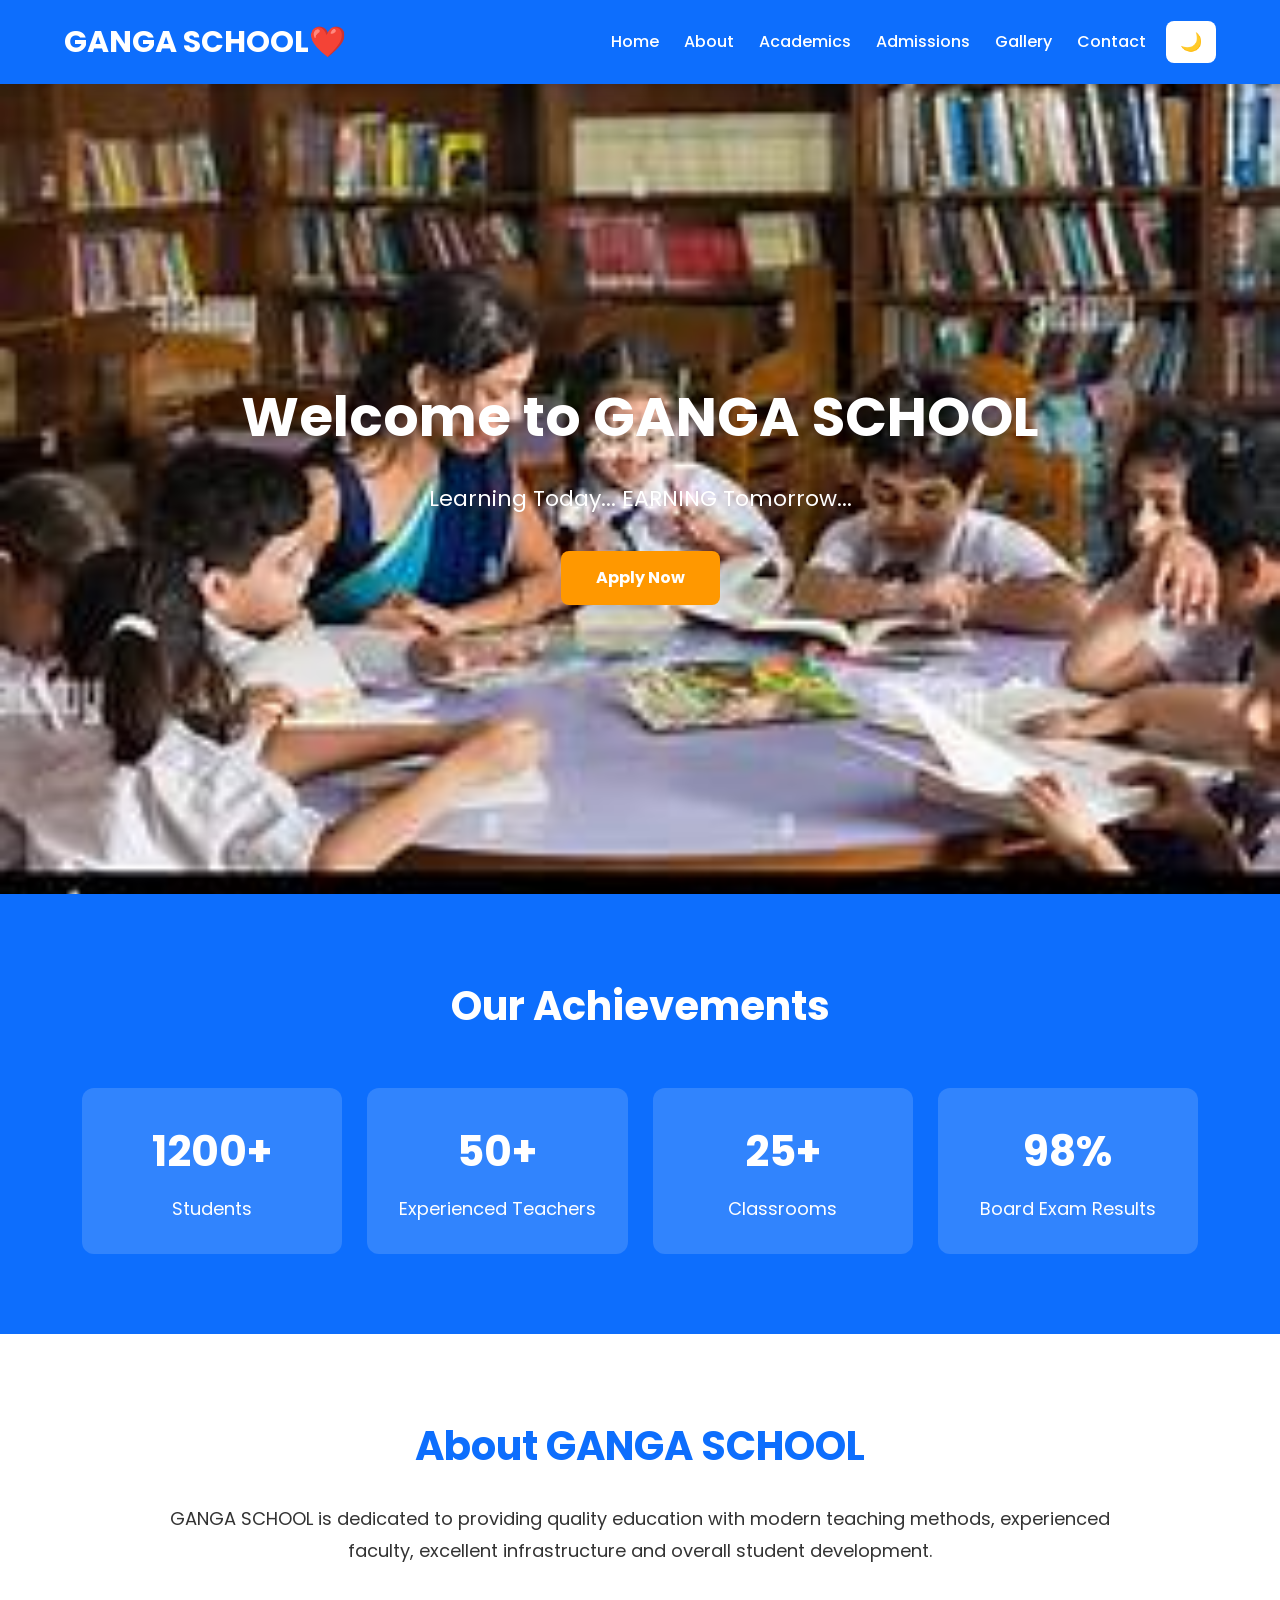
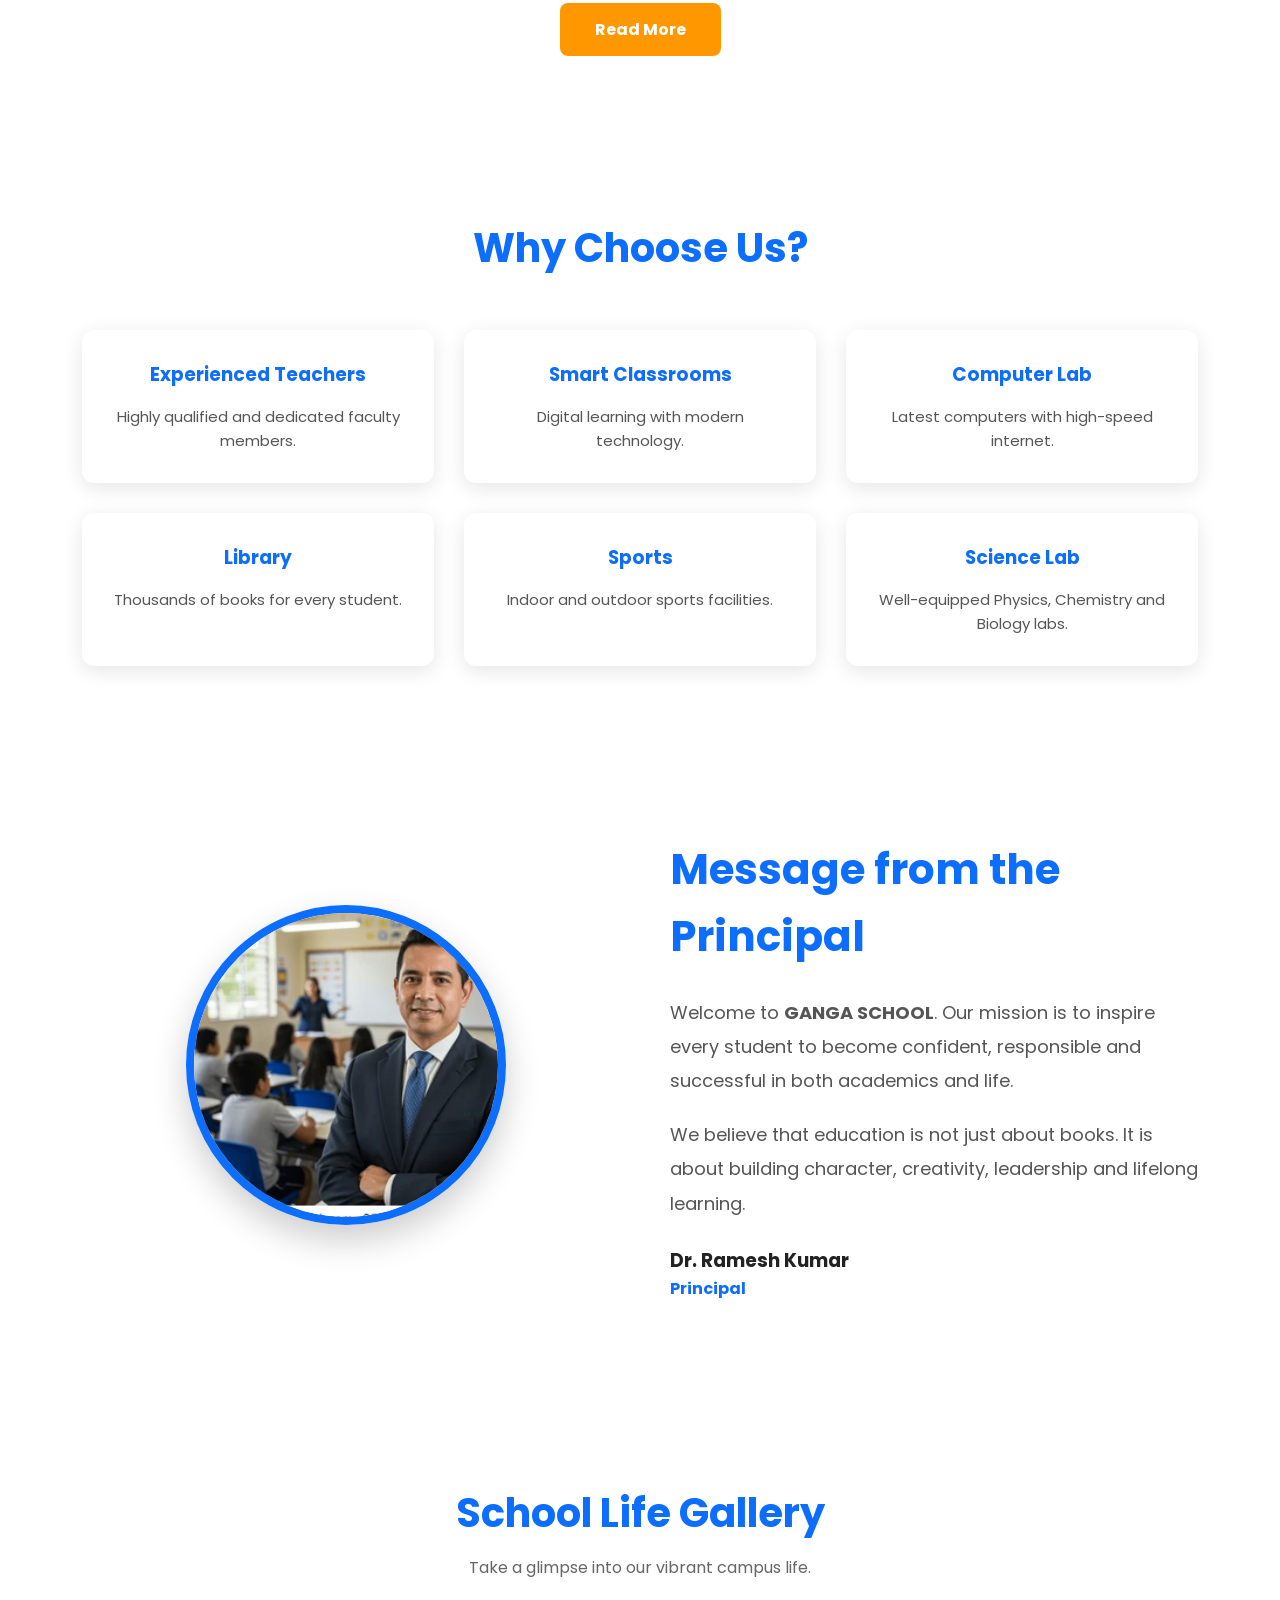
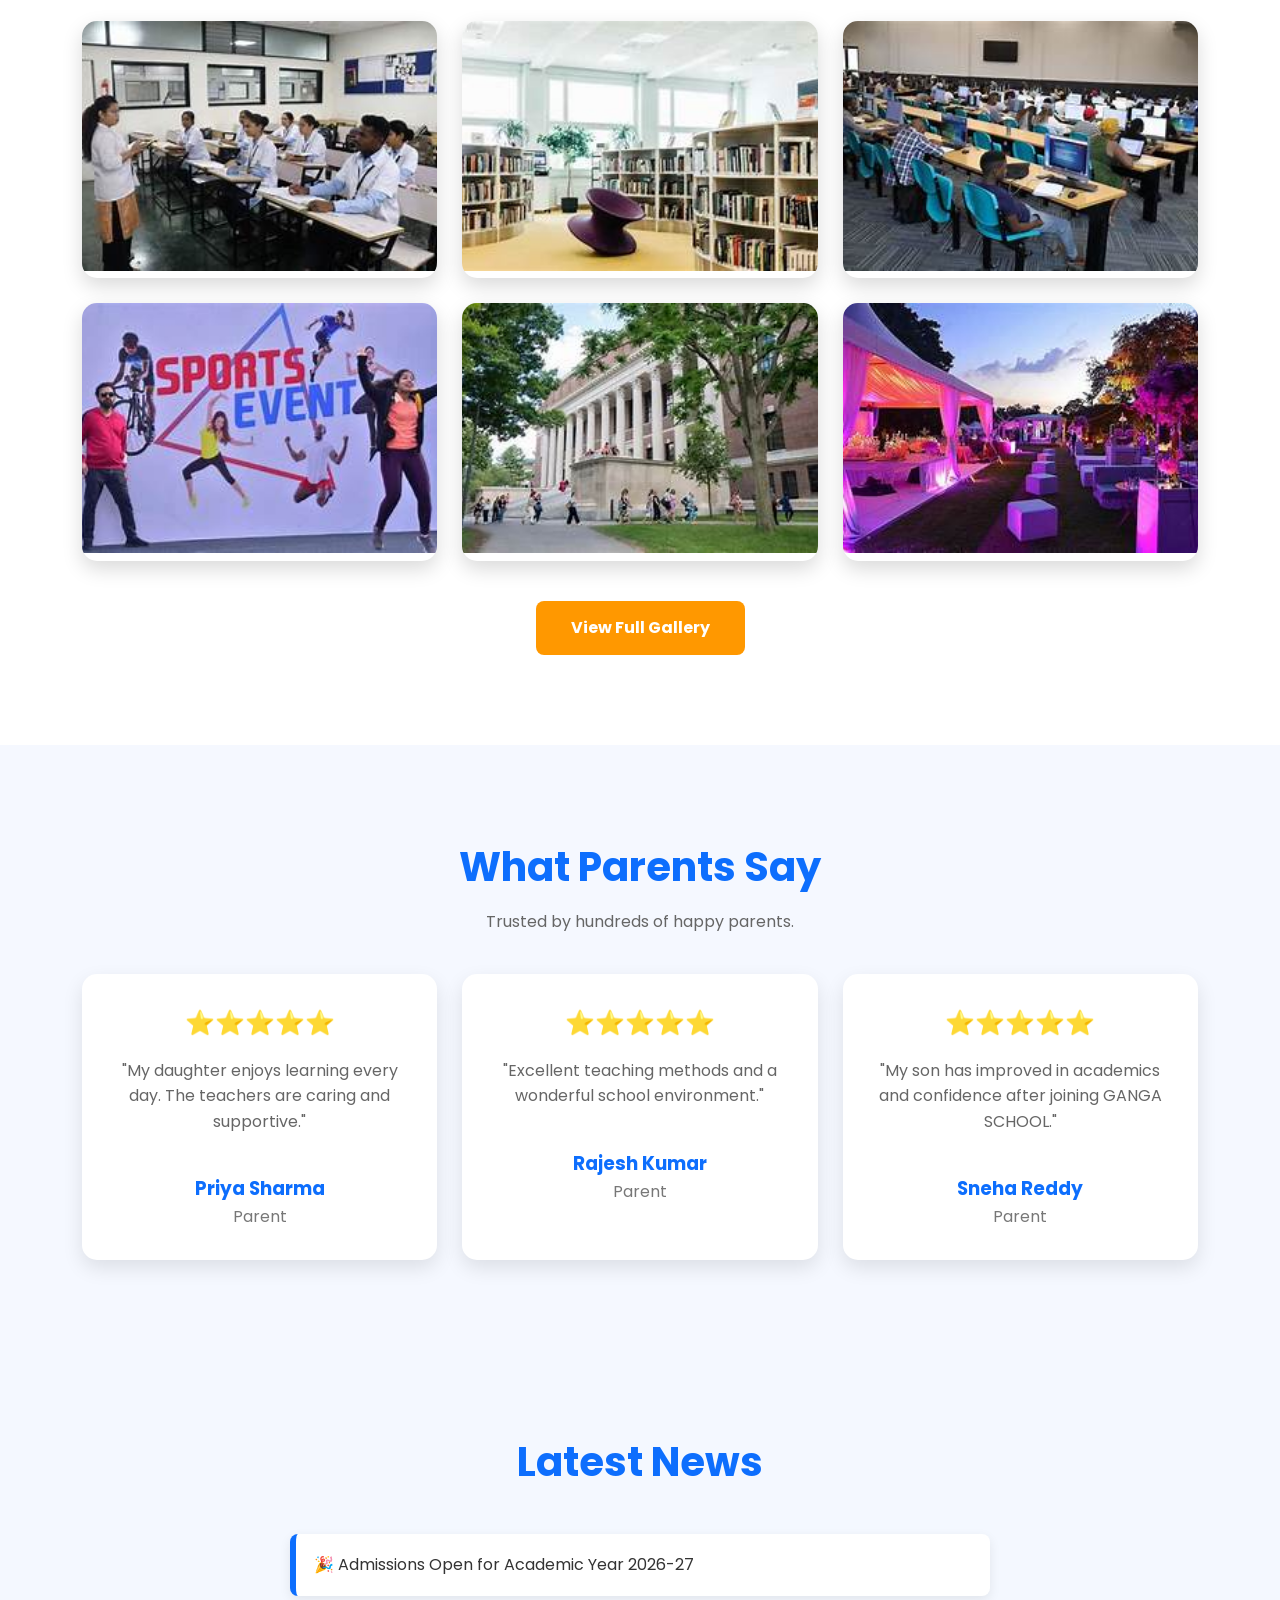
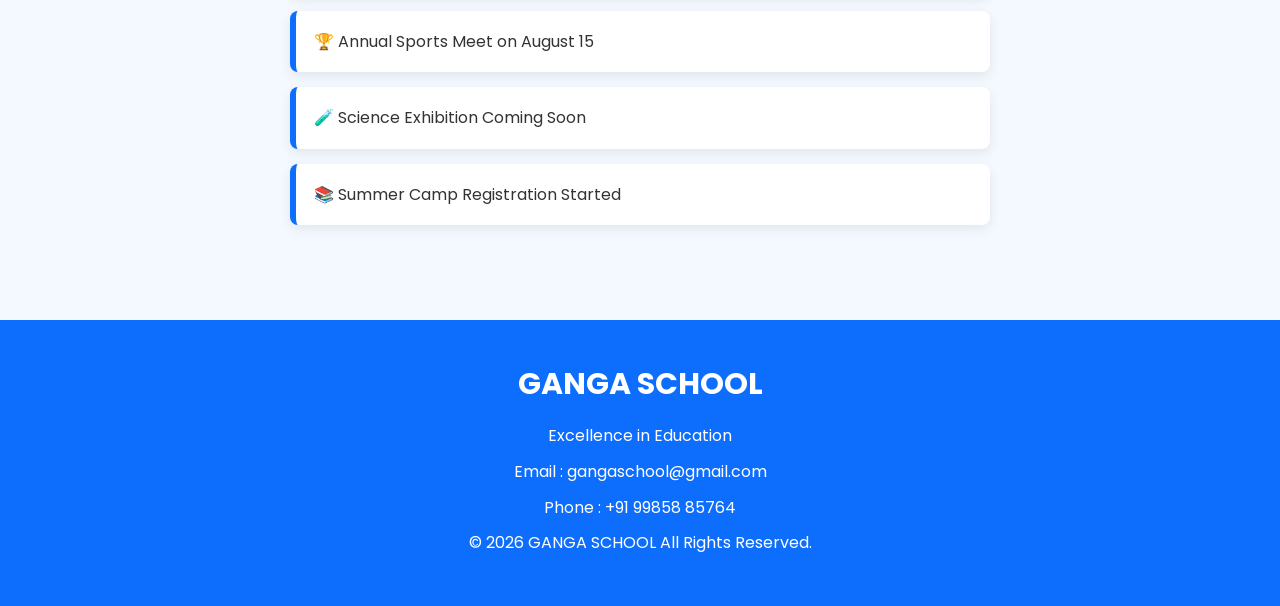
==== index.html @ 7f854012 "first commit" ====
<!DOCTYPE html>
<html lang="en">

<head>

    <meta charset="UTF-8">

    <meta name="viewport" content="width=device-width, initial-scale=1.0">

    <title>GANGA SCHOOL</title>

    <!-- CSS Files -->
    <link rel="stylesheet" href="css/style.css">
    <link rel="stylesheet" href="css/responsive.css">

    <!-- Google Fonts -->
    <link href="https://fonts.googleapis.com/css2?family=Poppins:wght@300;400;500;600;700&display=swap"
        rel="stylesheet">

</head>

<body>

    <!-- ================= HEADER START ================= -->

    <header>

        <div class="container">

            <div class="logo">

                <h1>GANGA SCHOOL❤️</h1>

            </div>

            <nav>

                <ul>

                    <li><a href="index.html">Home</a></li>

                    <li><a href="about.html">About</a></li>

                    <li><a href="academics.html">Academics</a></li>

                    <li><a href="admissions.html">Admissions</a></li>

                    <li><a href="gallery.html">Gallery</a></li>

                    <li><a href="contact.html">Contact</a></li>

                </ul>
                <button id="themeToggle">🌙</button>
            </nav>

        </div>

    </header>

    <!-- ================= HEADER END ================= -->


    <!-- ================= HERO SECTION ================= -->

    <section class="hero">

        <div class="hero-content">

            <h2>Welcome to GANGA SCHOOL</h2>

            <p>

                Learning Today...

                EARNING Tomorrow...

            </p>

            <a href="admissions.html" class="btn">

                Apply Now

            </a>

        </div>

    </section>

    <!-- ================= HERO END ================= -->


    <!-- ================= FEATURES ================= -->
     <!-- ================= SCHOOL STATISTICS START ================= -->

<section class="stats">

    <h2>Our Achievements</h2>

    <div class="stats-container">

        <div class="stat-box">

            <h3>1200+</h3>

            <p>Students</p>

        </div>

        <div class="stat-box">

            <h3>50+</h3>

            <p>Experienced Teachers</p>

        </div>

        <div class="stat-box">

            <h3>25+</h3>

            <p>Classrooms</p>

        </div>

        <div class="stat-box">

            <h3>98%</h3>

            <p>Board Exam Results</p>

        </div>

    </div>

</section>

<!-- ================= SCHOOL STATISTICS END ================= -->


<!-- ================= ABOUT SCHOOL START ================= -->

<section class="about-school">

    <div class="about-content">

        <h2>About GANGA SCHOOL</h2>

        <p>

            GANGA SCHOOL is dedicated to providing quality education
            with modern teaching methods, experienced faculty,
            excellent infrastructure and overall student development.

        </p>

        <a href="about.html" class="btn">

            Read More

        </a>

    </div>

</section>

<!-- ================= ABOUT SCHOOL END ================= -->
    <section class="features">

        <h2>Why Choose Us?</h2>

        <div class="feature-box">

            <div class="card">

                <h3>Experienced Teachers</h3>

                <p>Highly qualified and dedicated faculty members.</p>

            </div>

            <div class="card">

                <h3>Smart Classrooms</h3>

                <p>Digital learning with modern technology.</p>

            </div>

            <div class="card">

                <h3>Computer Lab</h3>

                <p>Latest computers with high-speed internet.</p>

            </div>

            <div class="card">

                <h3>Library</h3>

                <p>Thousands of books for every student.</p>

            </div>

            <div class="card">

                <h3>Sports</h3>

                <p>Indoor and outdoor sports facilities.</p>

            </div>

            <div class="card">

                <h3>Science Lab</h3>

                <p>Well-equipped Physics, Chemistry and Biology labs.</p>

            </div>

        </div>

    </section>

    <!-- ================= FEATURES END ================= -->
<!-- ================= PRINCIPAL MESSAGE START ================= -->

<section class="principal">

    <div class="principal-container">

        <div class="principal-image">

            <img src="images/principal.jpg" alt="Principal">

        </div>

        <div class="principal-content">

            <h2>Message from the Principal</h2>

            <p>

                Welcome to <strong>GANGA SCHOOL</strong>. Our mission is to
                inspire every student to become confident, responsible and
                successful in both academics and life.

            </p>

            <p>

                We believe that education is not just about books. It is
                about building character, creativity, leadership and
                lifelong learning.

            </p>

            <h3>Dr. Ramesh Kumar</h3>

            <span>Principal</span>

        </div>

    </div>

</section>

<!-- ================= PRINCIPAL MESSAGE END ================= -->
<!-- ================= GALLERY START ================= -->

<section class="gallery-preview">

    <div class="container">

        <h2>School Life Gallery</h2>

        <p>Take a glimpse into our vibrant campus life.</p>

        <div class="gallery-grid">

            <div class="gallery-item">
                <img src="images/classroom.jpg" alt="Classroom">
            </div>

            <div class="gallery-item">
                <img src="images/library.jpg" alt="Library">
            </div>

            <div class="gallery-item">
                <img src="images/lab.jpg" alt="Science Lab">
            </div>

            <div class="gallery-item">
                <img src="images/sports.jpg" alt="Sports">
            </div>

            <div class="gallery-item">
                <img src="images/campus.jpg" alt="Campus">
            </div>

            <div class="gallery-item">
                <img src="images/events.jpg" alt="School Event">
            </div>

        </div>

        <a href="gallery.html" class="btn">View Full Gallery</a>

    </div>

</section>
<!-- ================= GALLERY END ================= -->
 <!-- ================= TESTIMONIALS START ================= -->

<section class="testimonials">

    <div class="container">

        <h2>What Parents Say</h2>

        <p>Trusted by hundreds of happy parents.</p>

        <div class="testimonial-grid">

            <div class="testimonial-card">

                <div class="stars">⭐⭐⭐⭐⭐</div>

                <p>
                    "My daughter enjoys learning every day. The teachers are caring and supportive."
                </p>

                <h3>Priya Sharma</h3>

                <span>Parent</span>

            </div>

            <div class="testimonial-card">

                <div class="stars">⭐⭐⭐⭐⭐</div>

                <p>
                    "Excellent teaching methods and a wonderful school environment."
                </p>

                <h3>Rajesh Kumar</h3>

                <span>Parent</span>

            </div>

            <div class="testimonial-card">

                <div class="stars">⭐⭐⭐⭐⭐</div>

                <p>
                    "My son has improved in academics and confidence after joining GANGA SCHOOL."
                </p>

                <h3>Sneha Reddy</h3>

                <span>Parent</span>

            </div>

        </div>

    </div>

</section>

<!-- ================= TESTIMONIALS END ================= -->
    <!-- ================= NEWS ================= -->

    <section class="news">

        <h2>Latest News</h2>

        <ul>

            <li>🎉 Admissions Open for Academic Year 2026-27</li>

            <li>🏆 Annual Sports Meet on August 15</li>

            <li>🧪 Science Exhibition Coming Soon</li>

            <li>📚 Summer Camp Registration Started</li>

        </ul>

    </section>

    <!-- ================= NEWS END ================= -->


    <!-- ================= FOOTER ================= -->

    <footer>

        <h3>GANGA SCHOOL</h3>

        <p>

            Excellence in Education

        </p>

        <p>

            Email :
            gangaschool@gmail.com

        </p>

        <p>

            Phone :
            +91 99858 85764

        </p>

        <p>

            © 2026 GANGA SCHOOL

            All Rights Reserved.

        </p>

    </footer>

    <!-- ================= FOOTER END ================= -->


    <!-- JavaScript -->

    <script src="js/script.js"></script>

</body>

</html>
---- css/style.css ----
/* ===========================
   GANGA SCHOOL - MAIN CSS
=========================== */

/* Reset */

*{
    margin:0;
    padding:0;
    box-sizing:border-box;
}

/* Body */

body{
    font-family:'Poppins',sans-serif;
    background:#f5f7fa;
    color:#333;
    line-height:1.6;
}

/* Container */

.container{
    width:90%;
    max-width:1200px;
    margin:auto;
}

/* Header */

header{
    background:#0d6efd;
    color:white;
    padding:18px 0;
    position:sticky;
    top:0;
    z-index:1000;
    box-shadow:0 3px 10px rgba(0,0,0,.15);
}

header .container{
    display:flex;
    justify-content:space-between;
    align-items:center;
}

/* Logo */

.logo h1{
    font-size:30px;
    font-weight:700;
}

/* Navigation */

nav ul{
    display:flex;
    list-style:none;
}

nav ul li{
    margin-left:25px;
}

nav ul li a{
    color:white;
    text-decoration:none;
    font-weight:500;
    transition:.3s;
}

nav ul li a:hover{
    color:#ffd43b;
}

/* Hero */

.hero{

    height:90vh;

    display:flex;

    justify-content:center;

    align-items:center;

    text-align:center;

    background-image:url("../images/hero1.jpg");

    background-size:cover;

    background-position:center;

    background-repeat:no-repeat;

    transition:background-image .8s ease;

    color:white;

}

.hero-content h2{
    font-size:55px;
    margin-bottom:20px;
}

.hero-content p{
    font-size:22px;
    margin-bottom:35px;
}

/* Button */

.btn{
    display:inline-block;
    padding:14px 35px;
    background:#ff9800;
    color:white;
    text-decoration:none;
    border-radius:8px;
    font-weight:bold;
    transition:.3s;
}

.btn:hover{
    background:#e68900;
    transform:translateY(-3px);
}
/* ==========================================
   FEATURES SECTION
========================================== */

.features{
    padding:80px 20px;
    background:#ffffff;
    text-align:center;
}

.features h2{
    font-size:40px;
    color:#0d6efd;
    margin-bottom:50px;
}

.feature-box{

    display:grid;

    grid-template-columns:repeat(3,1fr);

    gap:30px;

    width:90%;

    margin:auto;

}

.card{

    background:#fff;

    padding:30px;

    border-radius:12px;

    box-shadow:0 5px 20px rgba(0,0,0,.1);

    transition:.4s;

    cursor:pointer;

}

.card:hover{

    transform:translateY(-10px);

    box-shadow:0 12px 30px rgba(0,0,0,.18);

}

.card h3{

    color:#0d6efd;

    margin-bottom:15px;

}

.card p{

    color:#555;

    font-size:15px;

}

/* ==========================================
   NEWS SECTION
========================================== */

.news{

    padding:80px 20px;

    background:#f4f8ff;

    text-align:center;

}

.news h2{

    font-size:40px;

    color:#0d6efd;

    margin-bottom:40px;

}

.news ul{

    list-style:none;

    max-width:700px;

    margin:auto;

}

.news ul li{

    background:white;

    margin:15px 0;

    padding:18px;

    border-left:6px solid #0d6efd;

    border-radius:8px;

    text-align:left;

    box-shadow:0 4px 12px rgba(0,0,0,.08);

}

/* ==========================================
   FOOTER
========================================== */

footer{

    background:#0d6efd;

    color:white;

    text-align:center;

    padding:40px 20px;

}

footer h3{

    font-size:30px;

    margin-bottom:15px;

}

footer p{

    margin:10px 0;

}/* =====================================
   SCHOOL STATISTICS
===================================== */

.stats{

    padding:80px 20px;

    background:#0d6efd;

    color:white;

    text-align:center;

}

.stats h2{

    font-size:40px;

    margin-bottom:50px;

}

.stats-container{

    width:90%;

    margin:auto;

    display:grid;

    grid-template-columns:repeat(4,1fr);

    gap:25px;

}

.stat-box{

    background:rgba(255,255,255,.15);

    padding:30px;

    border-radius:12px;

    transition:.4s;

}

.stat-box:hover{

    transform:scale(1.08);

}

.stat-box h3{

    font-size:42px;

    margin-bottom:10px;

}

.stat-box p{

    font-size:18px;

}

/* =====================================
   ABOUT SCHOOL
===================================== */

.about-school{

    padding:80px 20px;

    text-align:center;

    background:white;

}

.about-content{

    width:80%;

    margin:auto;

}

.about-content h2{

    font-size:40px;

    color:#0d6efd;

    margin-bottom:25px;

}

.about-content p{

    font-size:18px;

    line-height:1.8;

    margin-bottom:35px;

}/* ==========================================
   PRINCIPAL SECTION
========================================== */

.principal{

    padding:90px 20px;

    background:#ffffff;

}

.principal-container{

    width:90%;

    max-width:1200px;

    margin:auto;

    display:flex;

    align-items:center;

    justify-content:space-between;

    gap:60px;

}

.principal-image{

    flex:1;

    text-align:center;

}

.principal-image img{

    width:320px;

    height:320px;

    border-radius:50%;

    object-fit:cover;

    border:8px solid #0d6efd;

    box-shadow:0 15px 35px rgba(0,0,0,.20);

    transition:.4s;

}

.principal-image img:hover{

    transform:scale(1.05);

}

.principal-content{

    flex:1;

}

.principal-content h2{

    font-size:42px;

    color:#0d6efd;

    margin-bottom:25px;

}

.principal-content p{

    font-size:18px;

    line-height:1.9;

    margin-bottom:20px;

    color:#555;

}

.principal-content h3{

    margin-top:25px;

    color:#222;

}

.principal-content span{

    color:#0d6efd;

    font-weight:bold;

}
/* ==========================================
   GALLERY
========================================== */

.gallery-preview{
    padding:90px 20px;
    background:#ffffff;
    text-align:center;
}

.gallery-preview h2{
    font-size:40px;
    color:#0d6efd;
    margin-bottom:10px;
}

.gallery-preview p{
    color:#666;
    margin-bottom:40px;
}

.gallery-grid{
    display:grid;
    grid-template-columns:repeat(3,1fr);
    gap:25px;
    margin-bottom:40px;
}

.gallery-item{
    overflow:hidden;
    border-radius:15px;
    box-shadow:0 8px 20px rgba(0,0,0,0.15);
}

.gallery-item img{
    width:100%;
    height:250px;
    object-fit:cover;
    transition:0.5s;
}

.gallery-item:hover img{
    transform:scale(1.1);
}
/* ==========================================
   TESTIMONIALS
========================================== */

.testimonials{
    padding:90px 20px;
    background:#f5f8ff;
    text-align:center;
}

.testimonials h2{
    font-size:40px;
    color:#0d6efd;
    margin-bottom:10px;
}

.testimonials p{
    color:#666;
    margin-bottom:40px;
}

.testimonial-grid{
    display:grid;
    grid-template-columns:repeat(3,1fr);
    gap:25px;
}

.testimonial-card{
    background:white;
    padding:30px;
    border-radius:15px;
    box-shadow:0 8px 20px rgba(0,0,0,.10);
    transition:.4s;
}

.testimonial-card:hover{
    transform:translateY(-10px);
    box-shadow:0 15px 35px rgba(0,0,0,.18);
}

.stars{
    font-size:24px;
    margin-bottom:15px;
}

.testimonial-card h3{
    margin-top:20px;
    color:#0d6efd;
}

.testimonial-card span{
    color:#777;
}
/* =====================================================
                ABOUT PAGE BANNER
===================================================== */

.page-banner{

    background:linear-gradient(rgba(13,110,253,.75),rgba(13,110,253,.75)),
    url("../images/school2.jpg");

    background-size:cover;

    background-position:center;

    padding:100px 20px;

    text-align:center;

    color:white;

}

.page-banner h1{

    font-size:55px;

    margin-bottom:15px;

}

.page-banner p{

    font-size:20px;

}



/* =====================================================
                OUR STORY
===================================================== */

.our-story{

    padding:90px 20px;

    background:white;

}

.story-container{

    display:flex;

    align-items:center;

    gap:60px;

}

.story-image{

    flex:1;

}

.story-image img{

    width:100%;

    border-radius:15px;

    box-shadow:0 15px 30px rgba(0,0,0,.18);

    transition:.4s;

}

.story-image img:hover{

    transform:scale(1.03);

}

.story-content{

    flex:1;

}

.story-content h2{

    font-size:42px;

    color:#0d6efd;

    margin-bottom:20px;

}

.story-content p{

    font-size:18px;

    line-height:1.9;

    color:#555;

    margin-bottom:18px;

}



/* =====================================================
                MISSION & VISION
===================================================== */

.mission-vision{

    background:#f4f8ff;

    padding:90px 20px;

}

.mission-grid{

    display:grid;

    grid-template-columns:repeat(2,1fr);                    

    gap:30px;

}

.mission-card{

    background:white;

    padding:40px;

    border-radius:15px;

    box-shadow:0 10px 25px rgba(0,0,0,.12);

    transition:.4s;

}

.mission-card:hover{

    transform:translateY(-10px);

}

.mission-card h2{

    color:#0d6efd;

    margin-bottom:20px;

}

.mission-card p{

    line-height:1.8;

    color:#555;

}
/* =====================================================
                OUR CORE VALUES
===================================================== */

.values{

    padding:90px 20px;

    background:#ffffff;

    text-align:center;

}

.values h2{

    font-size:42px;

    color:#0d6efd;

    margin-bottom:15px;

}

.section-subtitle{

    font-size:18px;

    color:#666;

    margin-bottom:45px;

}

.values-grid{

    display:grid;

    grid-template-columns:repeat(2,1fr);

    gap:30px;

    max-width:1100px;

    margin:auto;

}

.values-grid .card{

    background:#fff;

    padding:35px;

    border-radius:12px;

    box-shadow:0 5px 20px rgba(0,0,0,0.08);

    transition:0.3s;

}

.values-grid .card:hover{

    transform:translateY(-8px);

}

.values-grid .card h3{

    color:#0d6efd;

    margin-bottom:15px;

    font-size:24px;

}

.values-grid .card p{

    color:#555;

    line-height:1.8;

    font-size:16px;

}
nav{

    display:flex;

    align-items:center;

    gap:20px;

}

#themeToggle{

    background:white;

    border:none;

    padding:10px 14px;

    border-radius:8px;

    cursor:pointer;

    font-size:18px;

    transition:.3s;

}

#themeToggle:hover{

    background:#ffd43b;

}
/* ==========================================
        DARK MODE
========================================== */

body.dark-mode{

    background:#121212;

    color:white;

}

body.dark-mode header{

    background:#1f1f1f;

}

body.dark-mode footer{

    background:#1f1f1f;

}

body.dark-mode .card{

    background:#2b2b2b;

    color:white;

}

body.dark-mode .news{

    background:#1a1a1a;

}

body.dark-mode .about-school{

    background:#1a1a1a;

}

body.dark-mode .gallery-preview{

    background:#1a1a1a;

}

body.dark-mode .principal{

    background:#1a1a1a;

}

body.dark-mode .values{

    background:#1a1a1a;

}

body.dark-mode .mission-card{

    background:#2b2b2b;

    color:white;

}

body.dark-mode .testimonial-card{

    background:#2b2b2b;

    color:white;

}
body.dark-mode .news ul li{

    background:#2b2b2b;

    color:white;

}
/* ==========================================
        ADMISSION FORM
========================================== */

.admission-form{

    max-width:700px;

    margin:auto;

}

.admission-form input,
.admission-form textarea{

    width:100%;

    padding:15px;

    margin-bottom:20px;

    border:1px solid #ccc;

    border-radius:8px;

    font-size:16px;

    font-family:'Poppins',sans-serif;

}

.admission-form input:focus,
.admission-form textarea:focus{

    outline:none;

    border:2px solid #0d6efd;

}

.admission-form button{

    border:none;

    cursor:pointer;

}
---- css/responsive.css ----
/* ==========================================
   TABLETS (1024px)
========================================== */

@media(max-width:1024px){

    .feature-box{
        grid-template-columns:repeat(2,1fr);
    }

    .stats-container{
        grid-template-columns:repeat(2,1fr);
    }

    nav ul{
        gap:15px;
    }

    .hero-content h2{
        font-size:42px;
    }

}


/* ==========================================
   MOBILE (768px)
========================================== */

@media(max-width:768px){

    header .container{

        flex-direction:column;

    }

    nav ul{

        flex-direction:column;

        margin-top:20px;

        text-align:center;

    }

    nav ul li{

        margin:10px 0;

    }

    .hero{

        height:70vh;

        padding:20px;

    }

    .hero-content h2{

        font-size:32px;

    }

    .hero-content p{

        font-size:18px;

    }

    .feature-box{

        grid-template-columns:1fr;

    }

    .stats-container{

        grid-template-columns:1fr;

    }

    .about-content{

        width:95%;

    }

}


/* ==========================================
   SMALL MOBILE (480px)
========================================== */

@media(max-width:480px){

    .logo h1{

        font-size:24px;

    }

    .hero-content h2{

        font-size:26px;

    }

    .btn{

        padding:12px 24px;

    }

}
/* ==========================================
   PRINCIPAL RESPONSIVE
========================================== */

@media(max-width:768px){

    .principal-container{

        flex-direction:column;

        text-align:center;

    }

    .principal-image img{

        width:220px;

        height:220px;

    }

    .principal-content h2{

        font-size:32px;

    }

}
/* ==========================================
   GALLERY RESPONSIVE
========================================== */

@media(max-width:768px){

    .gallery-grid{
        grid-template-columns:1fr;
    }

}
/* ==========================================
   TESTIMONIAL RESPONSIVE
========================================== */

@media(max-width:768px){

    .testimonial-grid{

        grid-template-columns:1fr;

    }

}
/* ==========================================
        ABOUT PAGE RESPONSIVE
========================================== */

@media(max-width:768px){

    .story-container{

        flex-direction:column;

    }

    .mission-grid{

        grid-template-columns:1fr;

    }

    .page-banner h1{

        font-size:38px;

    }

}
/* ==========================================
        VALUES GRID RESPONSIVE
========================================== */

@media(max-width:768px){

    .values-grid{

        grid-template-columns:1fr;

    }

}
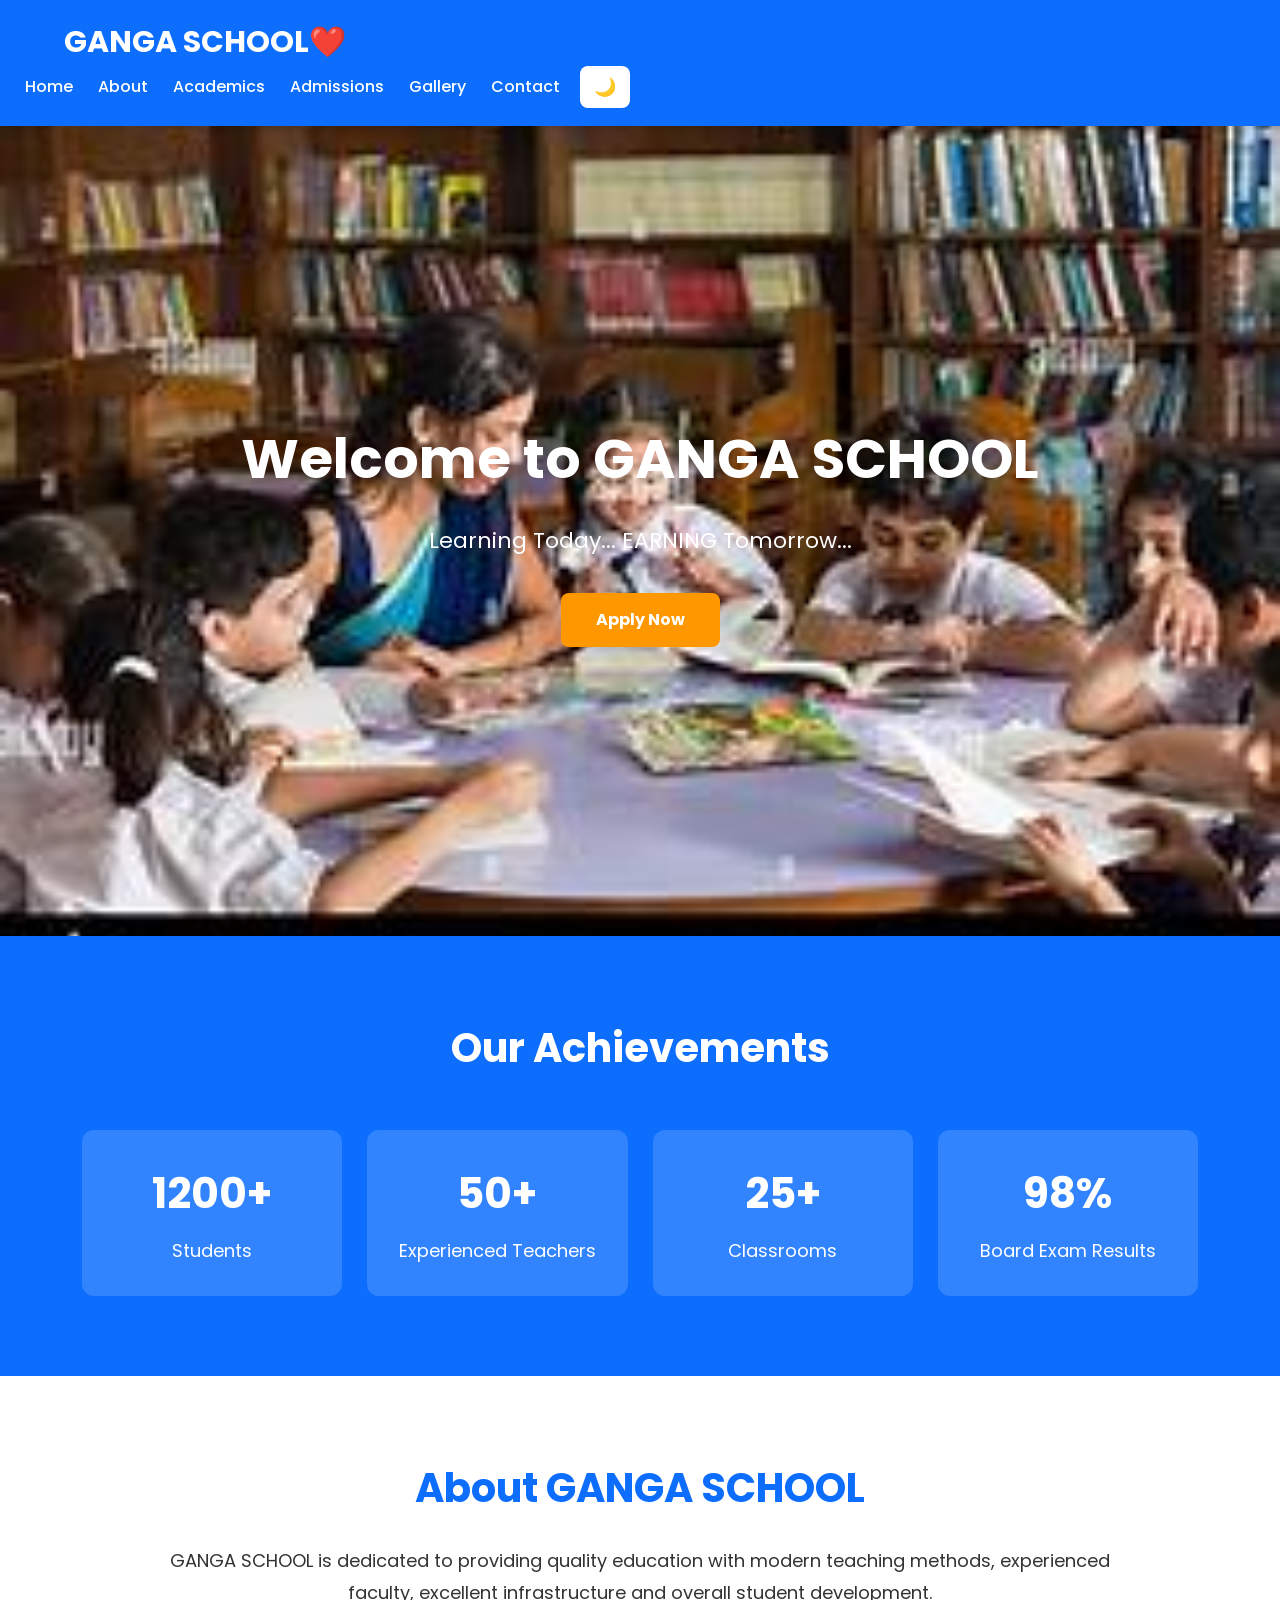
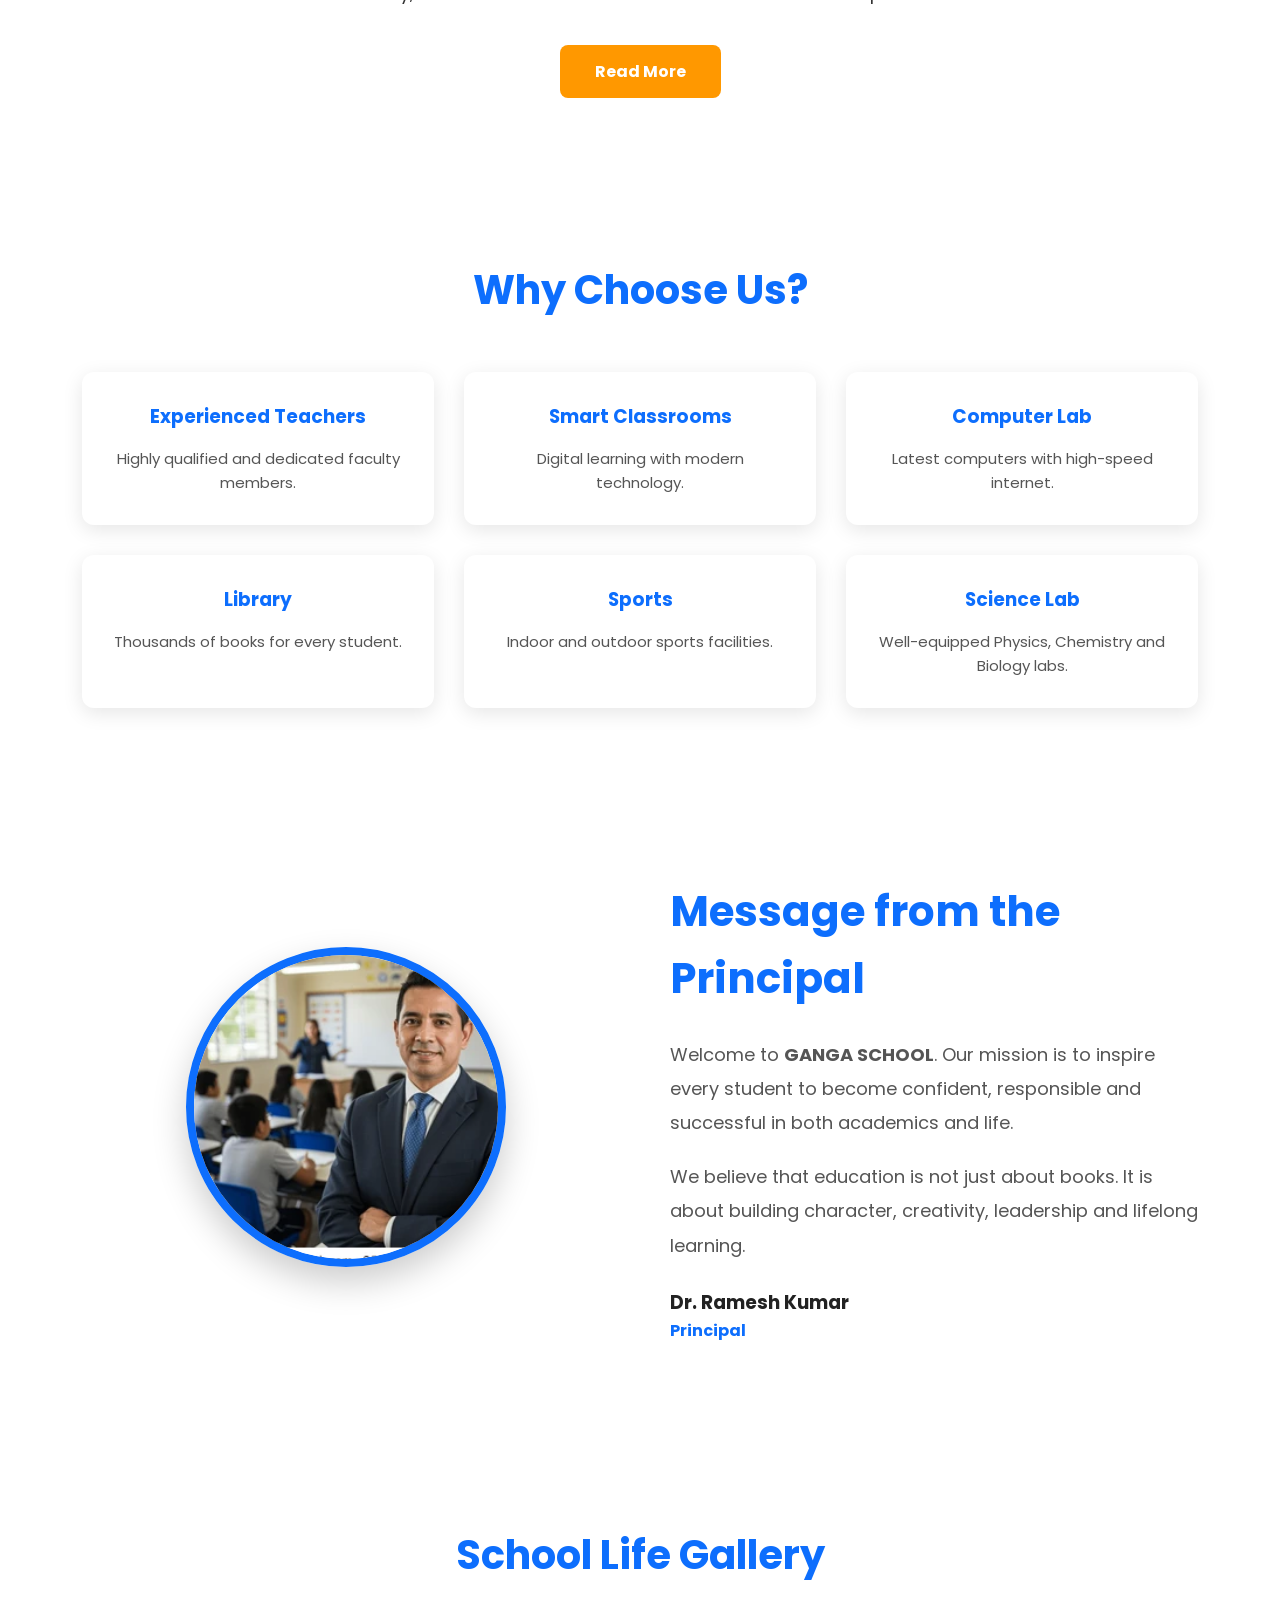
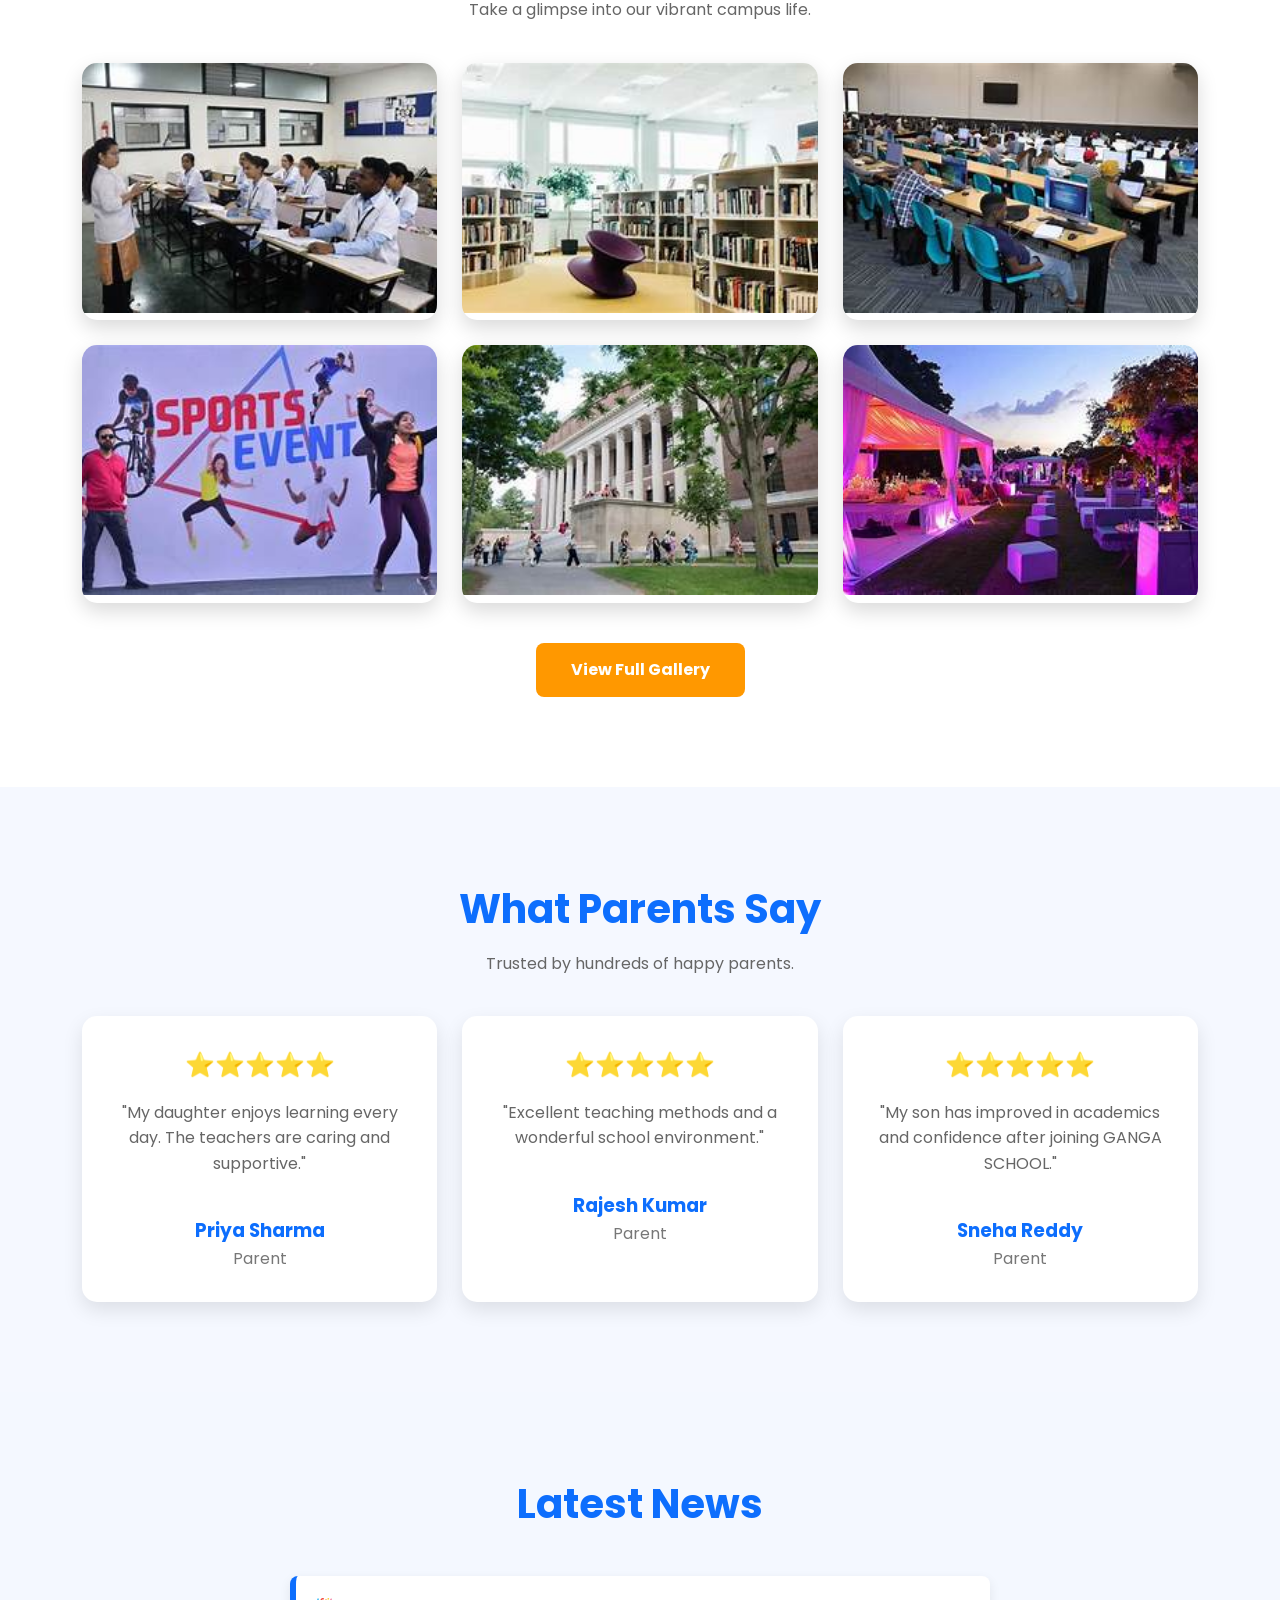
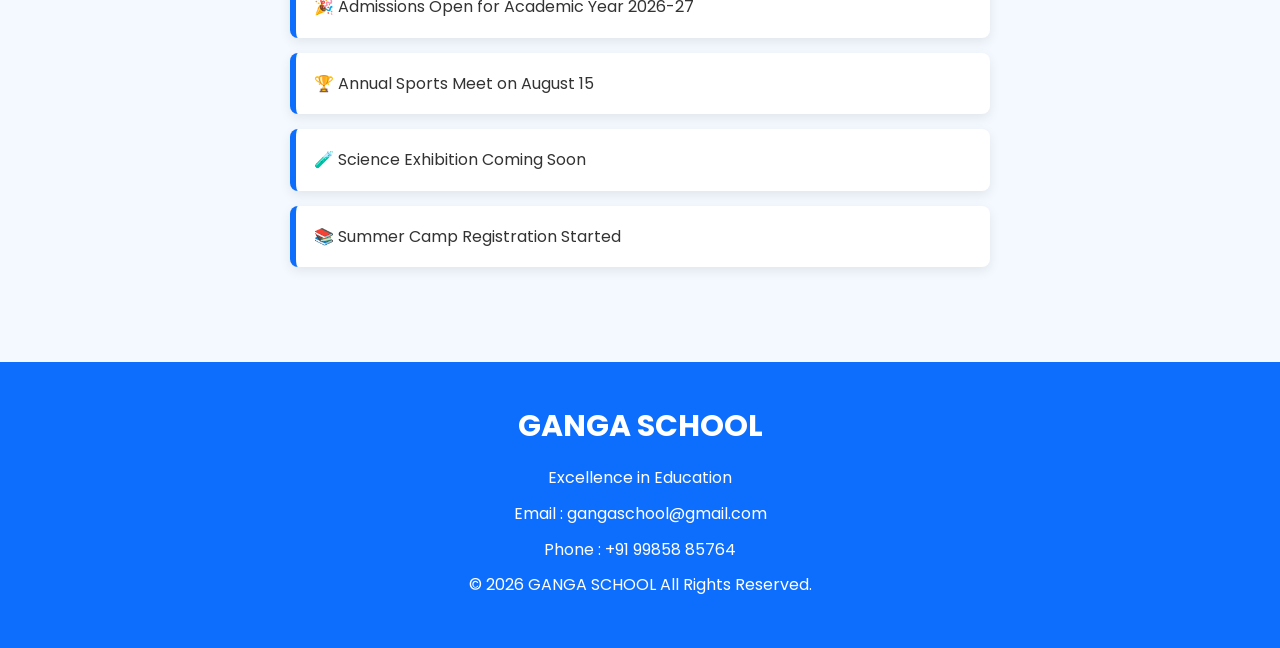
==== commit 6507774f: "Updated mobile navbar" ====
--- a/index.html
+++ b/index.html
@@ -32,7 +32,7 @@
                 <h1>GANGA SCHOOL❤️</h1>
 
             </div>
-
+</div>
             <nav>
 
                 <ul>
@@ -52,6 +52,9 @@
                 </ul>
                 <button id="themeToggle">🌙</button>
             </nav>
+            <div class="menu-toggle" id="menuToggle">
+            ☰
+        </div>
 
         </div>
 
--- a/css/style.css
+++ b/css/style.css
@@ -50,6 +50,7 @@
 .logo h1{
     font-size:30px;
     font-weight:700;
+    flex:1;
 }
 
 /* Navigation */
@@ -1011,4 +1012,21 @@
 
     cursor:pointer;
 
-}+}
+/* ===========================
+   MOBILE NAVBAR
+=========================== */
+
+.menu-toggle{
+
+display:none;
+
+font-size:32px;
+
+color:white;
+
+cursor:pointer;
+
+z-index:2000;
+
+}
--- a/css/responsive.css
+++ b/css/responsive.css
@@ -29,157 +29,122 @@
 
 @media(max-width:768px){
 
-    header .container{
+    .hero{
+        height:70vh;
+        padding:20px;
+    }
+
+    .hero-content h2{
+        font-size:32px;
+    }
+
+    .hero-content p{
+        font-size:18px;
+    }
+
+    .feature-box{
+        grid-template-columns:1fr;
+    }
+
+    .stats-container{
+        grid-template-columns:1fr;
+    }
+
+    .about-content{
+        width:95%;
+    }
+
+}
+
+
+/* ==========================================
+   SMALL MOBILE (480px)
+========================================== */
+
+@media(max-width:480px){
+
+    .logo h1{
+
+        font-size:24px;
+
+    }
+
+    .hero-content h2{
+
+        font-size:26px;
+
+    }
+
+    .btn{
+
+        padding:12px 24px;
+
+    }
+
+}
+/* ==========================================
+   PRINCIPAL RESPONSIVE
+========================================== */
+
+@media(max-width:768px){
+
+    .principal-container{
 
         flex-direction:column;
 
-    }
-
-    nav ul{
+        text-align:center;
+
+    }
+
+    .principal-image img{
+
+        width:220px;
+
+        height:220px;
+
+    }
+
+    .principal-content h2{
+
+        font-size:32px;
+
+    }
+
+}
+/* ==========================================
+   GALLERY RESPONSIVE
+========================================== */
+
+@media(max-width:768px){
+
+    .gallery-grid{
+        grid-template-columns:1fr;
+    }
+
+}
+/* ==========================================
+   TESTIMONIAL RESPONSIVE
+========================================== */
+
+@media(max-width:768px){
+
+    .testimonial-grid{
+
+        grid-template-columns:1fr;
+
+    }
+
+}
+/* ==========================================
+        ABOUT PAGE RESPONSIVE
+========================================== */
+
+@media(max-width:768px){
+
+    .story-container{
 
         flex-direction:column;
 
-        margin-top:20px;
-
-        text-align:center;
-
-    }
-
-    nav ul li{
-
-        margin:10px 0;
-
-    }
-
-    .hero{
-
-        height:70vh;
-
-        padding:20px;
-
-    }
-
-    .hero-content h2{
-
-        font-size:32px;
-
-    }
-
-    .hero-content p{
-
-        font-size:18px;
-
-    }
-
-    .feature-box{
-
-        grid-template-columns:1fr;
-
-    }
-
-    .stats-container{
-
-        grid-template-columns:1fr;
-
-    }
-
-    .about-content{
-
-        width:95%;
-
-    }
-
-}
-
-
-/* ==========================================
-   SMALL MOBILE (480px)
-========================================== */
-
-@media(max-width:480px){
-
-    .logo h1{
-
-        font-size:24px;
-
-    }
-
-    .hero-content h2{
-
-        font-size:26px;
-
-    }
-
-    .btn{
-
-        padding:12px 24px;
-
-    }
-
-}
-/* ==========================================
-   PRINCIPAL RESPONSIVE
-========================================== */
-
-@media(max-width:768px){
-
-    .principal-container{
-
-        flex-direction:column;
-
-        text-align:center;
-
-    }
-
-    .principal-image img{
-
-        width:220px;
-
-        height:220px;
-
-    }
-
-    .principal-content h2{
-
-        font-size:32px;
-
-    }
-
-}
-/* ==========================================
-   GALLERY RESPONSIVE
-========================================== */
-
-@media(max-width:768px){
-
-    .gallery-grid{
-        grid-template-columns:1fr;
-    }
-
-}
-/* ==========================================
-   TESTIMONIAL RESPONSIVE
-========================================== */
-
-@media(max-width:768px){
-
-    .testimonial-grid{
-
-        grid-template-columns:1fr;
-
-    }
-
-}
-/* ==========================================
-        ABOUT PAGE RESPONSIVE
-========================================== */
-
-@media(max-width:768px){
-
-    .story-container{
-
-        flex-direction:column;
-
     }
 
     .mission-grid{
@@ -207,4 +172,111 @@
 
     }
 
+}
+/* ===========================
+   MOBILE NAVBAR
+=========================== */
+
+@media(max-width:768px){
+
+header .container{
+
+    display:flex;
+    justify-content:space-between;
+    align-items:center;
+
+}
+
+.logo{
+
+    flex:1;
+
+}
+
+.logo h1{
+
+    font-size:24px;
+
+}
+
+.menu-toggle{
+
+    display:block;
+
+    font-size:32px;
+
+    color:white;
+
+    cursor:pointer;
+
+    z-index:2000;
+
+}
+
+nav{
+
+    position:fixed;
+
+    top:0;
+
+    right:-280px;
+
+    width:260px;
+
+    height:100vh;
+
+    background:#0d6efd;
+
+    display:flex;
+
+    flex-direction:column;
+
+    justify-content:flex-start;
+
+    padding-top:80px;
+
+    transition:.4s;
+
+}
+
+nav.active{
+
+    right:0;
+
+}
+
+nav ul{
+
+    display:flex;
+
+    flex-direction:column;
+
+    width:100%;
+
+}
+
+nav ul li{
+
+    width:100%;
+
+    margin:0;
+
+    border-top:1px solid rgba(255,255,255,.2);
+
+}
+
+nav ul li a{
+
+    display:block;
+
+    padding:18px 30px;
+
+}
+
+#themeToggle{
+
+    margin:20px;
+
+}
+
 }
